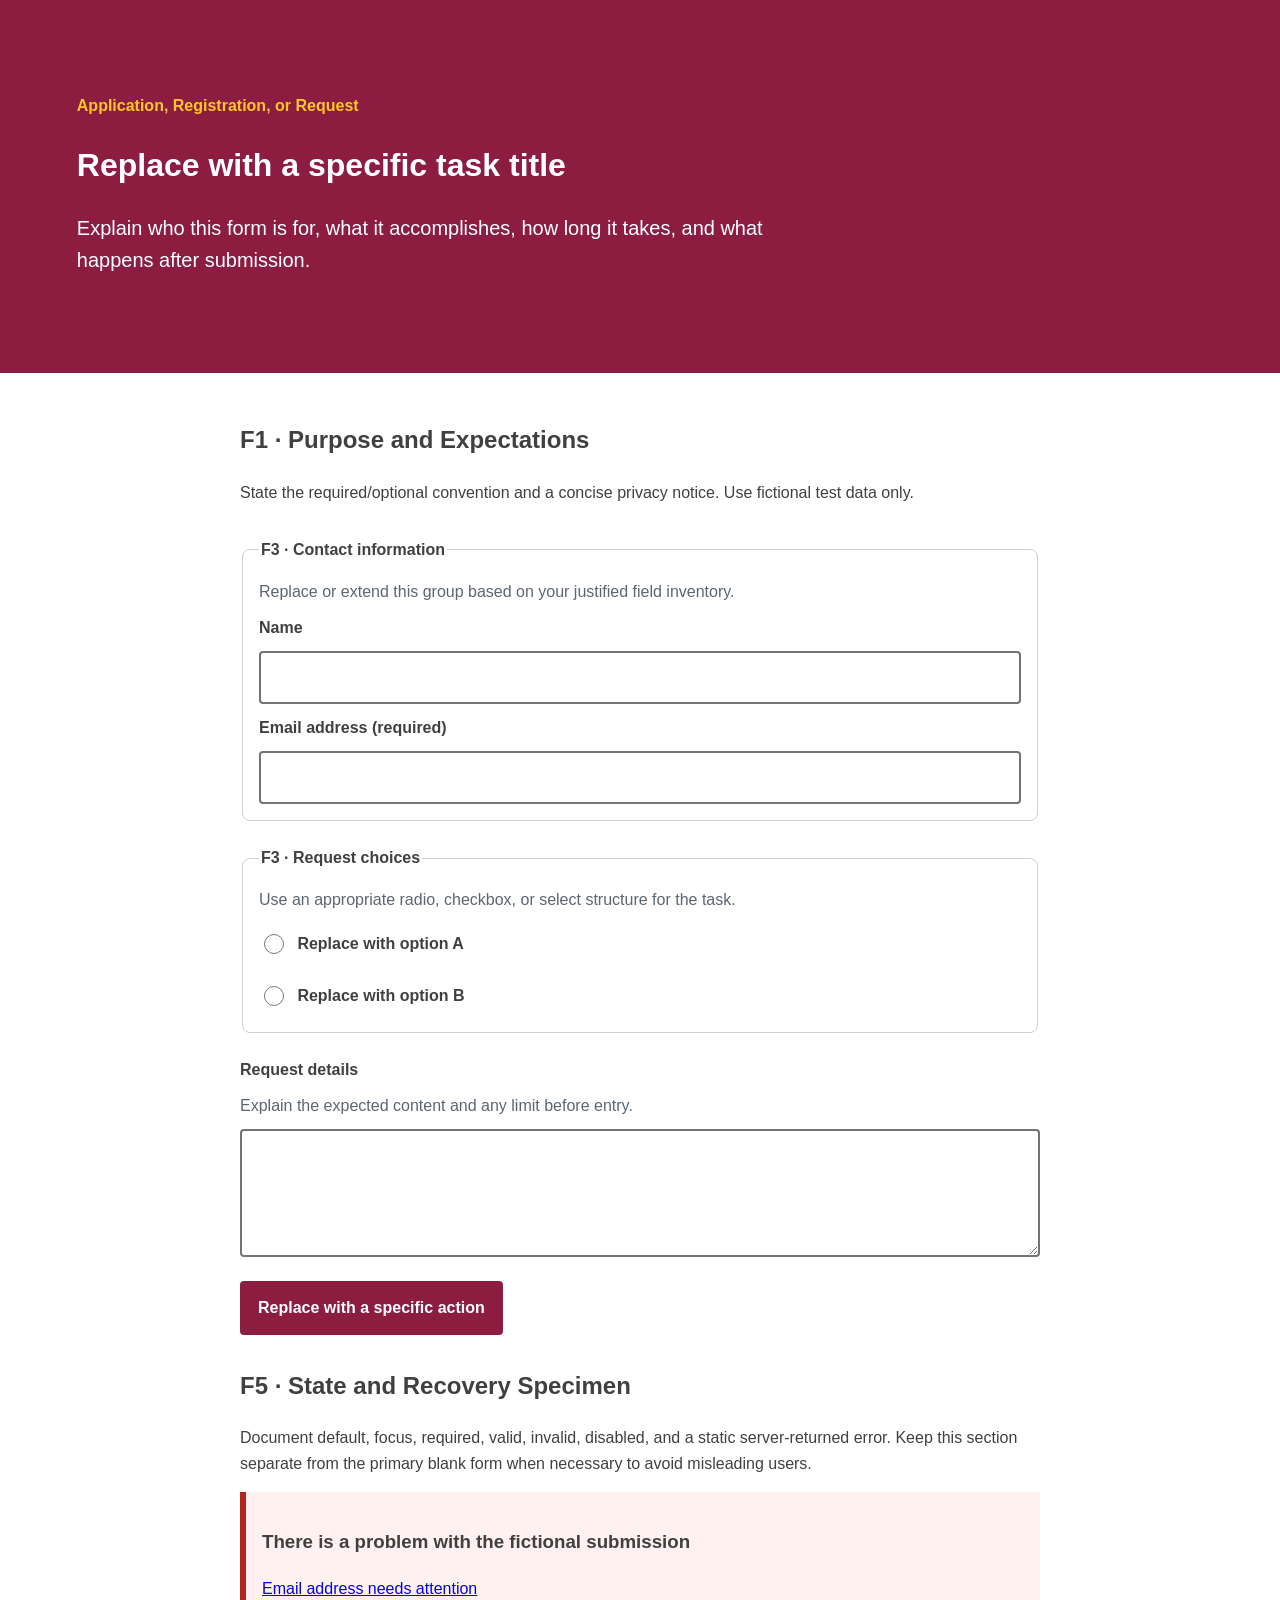
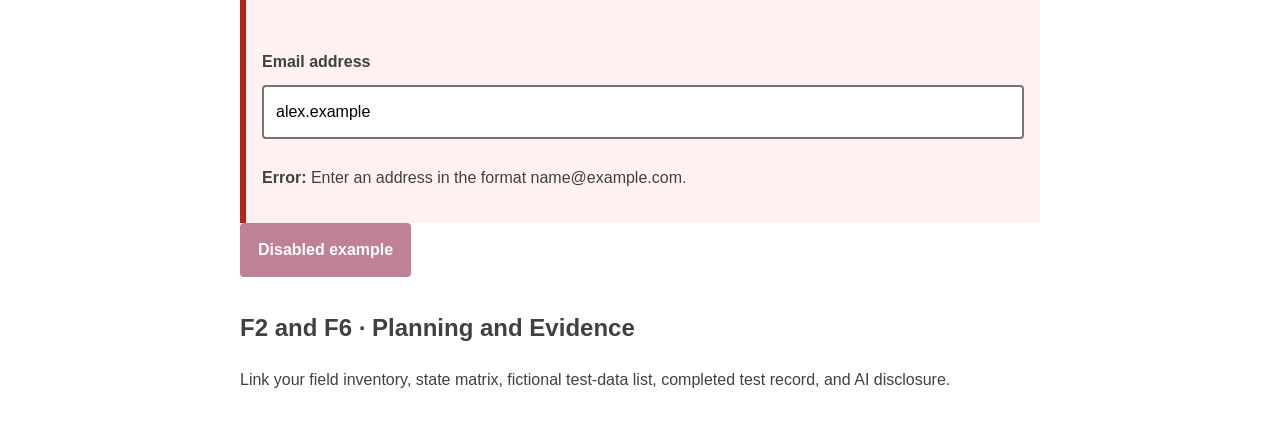
==== index.html @ 023b8445 "Uploaded Assignment Files." ====
<!doctype html>
<html lang="en">
    <head>
        <meta charset="utf-8">
        <meta name="viewport" content="width=device-width,initial-scale=1">
        <title>Inclusive Form Flow</title><link rel="stylesheet" href="styles.css">
    </head>
    <body>
        <header class="page-header">
            <p class="eyebrow">Application, Registration, or Request</p>
            <h1>Replace with a specific task title</h1>
            <p class="lede">Explain who this form is for, what it accomplishes, how long it takes, and what happens after submission.</p>
        </header>
        <main>
            <section id="expectations">
                <h2>F1 · Purpose and Expectations</h2>
                <p>State the required/optional convention and a concise privacy notice. Use fictional test data only.</p>
            </section>
            <form action="" method="get">
                <fieldset>
                    <legend>F3 · Contact information</legend>
                    <p class="help">Replace or extend this group based on your justified field inventory.</p>
                    <div class="field">
                        <label for="name">Name</label>
                        <input id="name" name="name" type="text" autocomplete="name">
                    </div>
                    <div class="field">
                        <label for="email">Email address (required)</label>
                        <input id="email" name="email" type="email" autocomplete="email" required>
                    </div>
                </fieldset>
                <fieldset>
                    <legend>F3 · Request choices</legend>
                    <p class="help">Use an appropriate radio, checkbox, or select structure for the task.</p>
                    <label class="choice">
                        <input type="radio" name="request_type" value="option-a"> Replace with option A</label>
                        <label class="choice"><input type="radio" name="request_type" value="option-b"> Replace with option B</label>
                    </fieldset>
                    <div class="field">
                        <label for="details">Request details</label>
                        <p class="help" id="details-help">Explain the expected content and any limit before entry.</p>
                        <textarea id="details" name="details" aria-describedby="details-help"></textarea>
                    </div>
                    <button type="submit">Replace with a specific action</button>
                </form>
                <section id="states">
                    <h2>F5 · State and Recovery Specimen</h2>
                    <p>Document default, focus, required, valid, invalid, disabled, and a static server-returned error. Keep this section separate from the primary blank form when necessary to avoid misleading users.</p>
                    <div class="error-summary">
                        <h3>There is a problem with the fictional submission</h3>
                        <p><a href="#error-example">Email address needs attention</a></p>
                    </div>
                    <div class="field field-error">
                        <label for="error-example">Email address</label>
                        <input id="error-example" type="email" value="alex.example" aria-invalid="true" aria-describedby="error-message">
                        <p id="error-message"><strong>Error:</strong> Enter an address in the format name@example.com.</p>
                    </div>
                    <button type="button" disabled>Disabled example</button>
                </section>
                <section id="documentation">
                    <h2>F2 and F6 · Planning and Evidence</h2>
                    <p>Link your field inventory, state matrix, fictional test-data list, completed test record, and AI disclosure.</p>
                </section>
            </main>
        </body>
        </html>
---- styles.css ----
:root{
    --color-text:#404040;
    --color-surface:#fff;
    --color-action:#8c1d40;
    --color-accent:#ffc627;
    --color-border:#747474;
    --color-error:#b3261e;
    --color-muted:#5c6670;
    --space-3:1rem;
    --radius:.5rem;
    --measure:68ch;
}
*,*::before,*::after{
    box-sizing:border-box;
}
body{
    margin:0;
    color:var(--color-text);
    background:var(--color-surface);
    font-family:Arial,sans-serif;
    line-height:1.6;
}
.page-header{
    padding:clamp(2rem,6vw,5rem);
    background:var(--color-action);
    color:#fff;
}
.eyebrow{
    color:var(--color-accent);
    font-weight:700;
}
.lede{
    max-width:var(--measure);
    font-size:1.25rem;
}
main{
    max-width:52rem;
    margin:auto;
    padding:var(--space-3);
}
section,form{
    margin-block:2rem;
}
form,fieldset,.field{
    display:grid;
    gap:.65rem;
}
form{
    gap:1.5rem;
}
fieldset{
    padding:1rem;
    border:1px solid #d0d0d0;
    border-radius:var(--radius);
}
legend,label{
    font-weight:700;
}
.help{
    margin:0;
    color:var(--color-muted);
}
input,select,textarea,button{
    font:inherit;
}
input:not([type="radio"]):not([type="checkbox"]),select,textarea{
    width:100%;
    padding:.75rem;
    border:2px solid var(--color-border);
    border-radius:.25rem;
}
textarea{
    min-height:8rem;
    resize:vertical;
}
.choice{
    display:flex;
    gap:.65rem;
    align-items:flex-start;
    padding:.5rem 0;
}
.choice input{
    inline-size:1.25rem;
    block-size:1.25rem;
}
button{
    justify-self:start;
    min-height:44px;
    padding:.75rem 1rem;
    background:var(--color-action);
    color:#fff;
    border:2px solid var(--color-action);
    border-radius:.25rem;
    font-weight:700;
}
:focus-visible{
    outline:.2rem solid var(--color-accent);
    outline-offset:.2rem;
}
.error-summary,.field-error{
    padding:1rem;
    border-left:.4rem solid var(--color-error);
    background:#fff1f0;
}
.field-error input{
    border-color:var(--color-error);
}
button:disabled{
    opacity:.55;
    cursor:not-allowed;
}
@media (min-width:48rem){
    .paired-fields{
        display:grid;
        grid-template-columns:1fr 1fr;
        gap:1rem;
    }
}
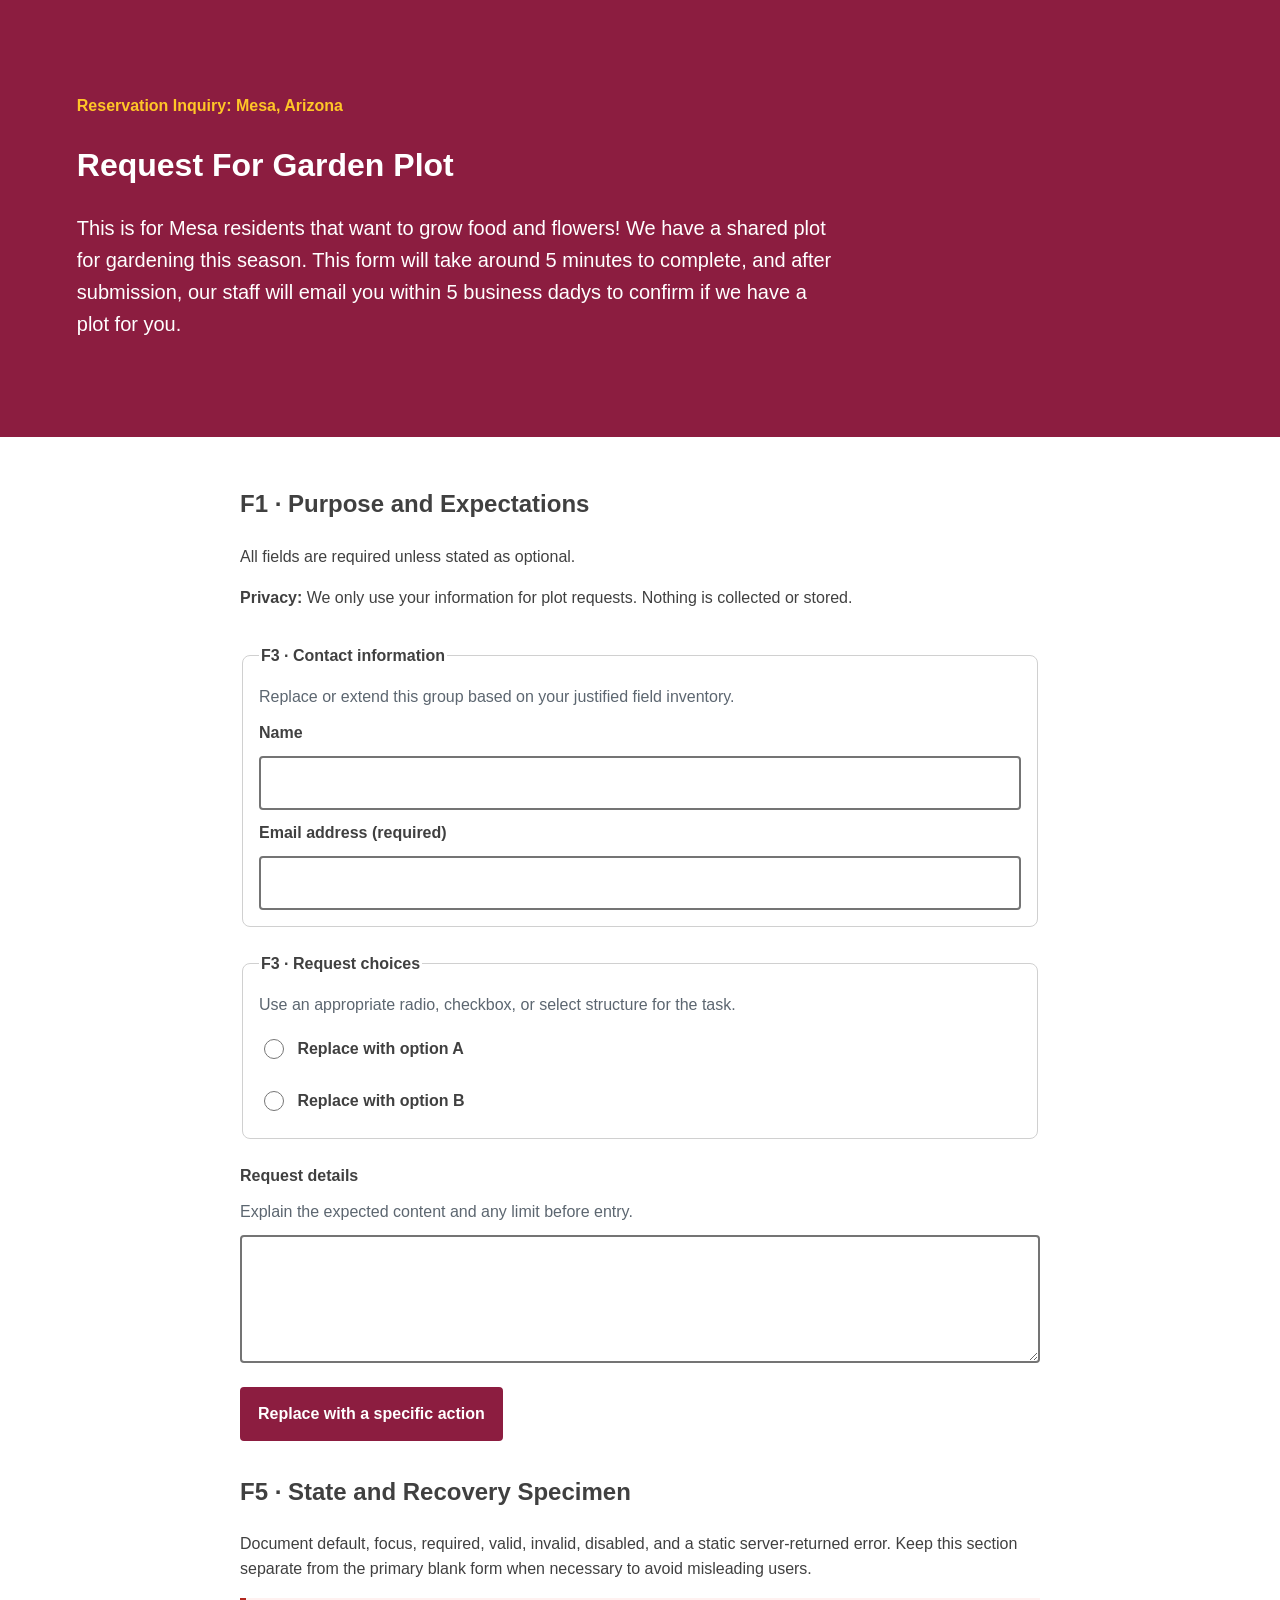
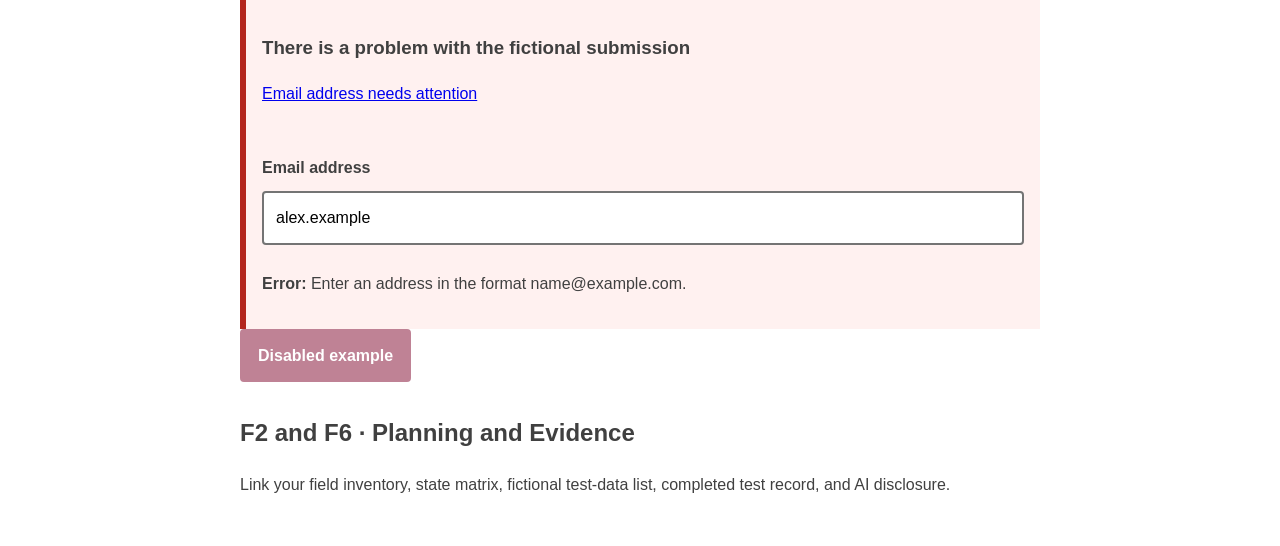
==== commit 5cc39f7d: "Completed field inventory and filled in pribacy notice and field inventory I chose the task of a fic" ====
--- a/index.html
+++ b/index.html
@@ -3,18 +3,19 @@
     <head>
         <meta charset="utf-8">
         <meta name="viewport" content="width=device-width,initial-scale=1">
-        <title>Inclusive Form Flow</title><link rel="stylesheet" href="styles.css">
+        <title>Mesa Community Garden Plot Request</title><link rel="stylesheet" href="styles.css">
     </head>
     <body>
         <header class="page-header">
-            <p class="eyebrow">Application, Registration, or Request</p>
-            <h1>Replace with a specific task title</h1>
-            <p class="lede">Explain who this form is for, what it accomplishes, how long it takes, and what happens after submission.</p>
+            <p class="eyebrow">Reservation Inquiry: Mesa, Arizona</p>
+            <h1>Request For Garden Plot</h1>
+            <p class="lede">This is for Mesa residents that want to grow food and flowers! We have a shared plot for gardening this season. This form will take around 5 minutes to complete, and after submission, our staff will email you within 5 business dadys to confirm if we have a plot for you.</p>
         </header>
         <main>
             <section id="expectations">
                 <h2>F1 · Purpose and Expectations</h2>
-                <p>State the required/optional convention and a concise privacy notice. Use fictional test data only.</p>
+                <p>All fields are required unless stated as optional.</p>
+                <p><strong>Privacy:</strong> We only use your information for plot requests. Nothing is collected or stored.</p>
             </section>
             <form action="" method="get">
                 <fieldset>
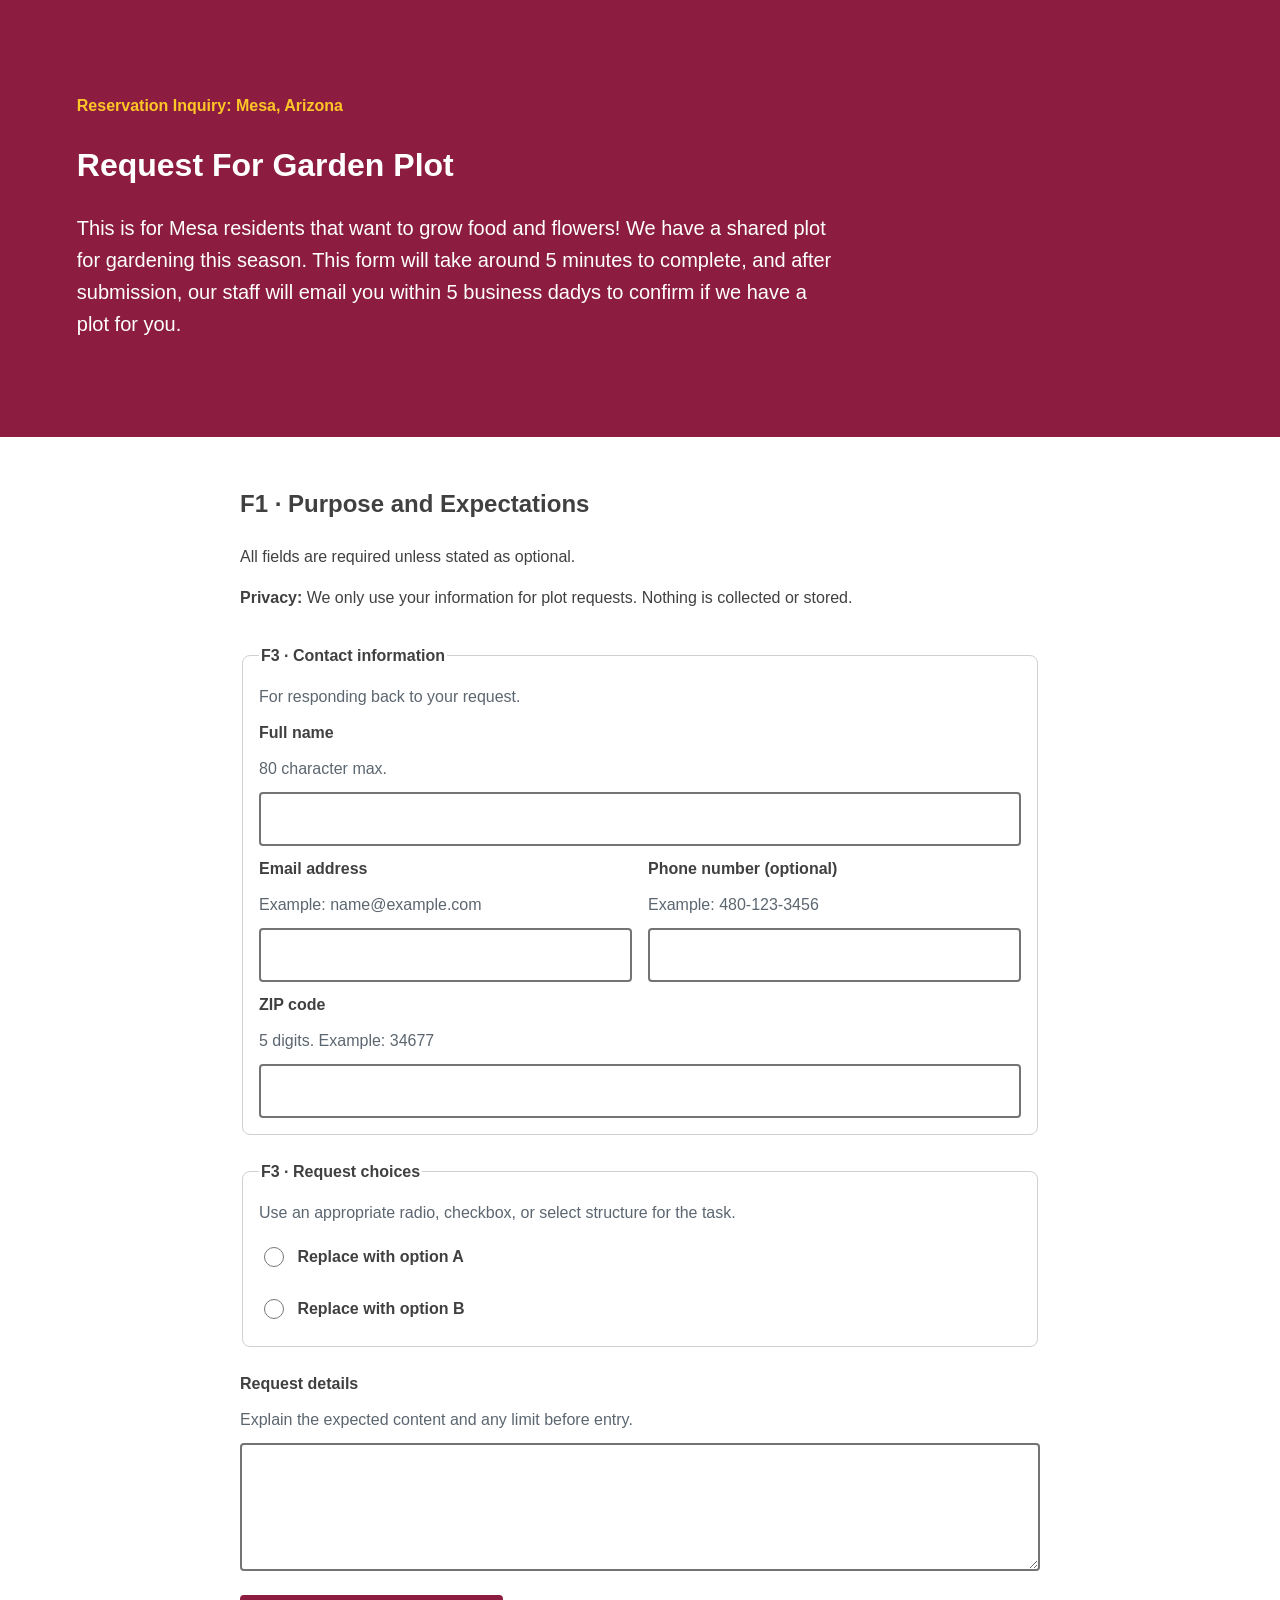
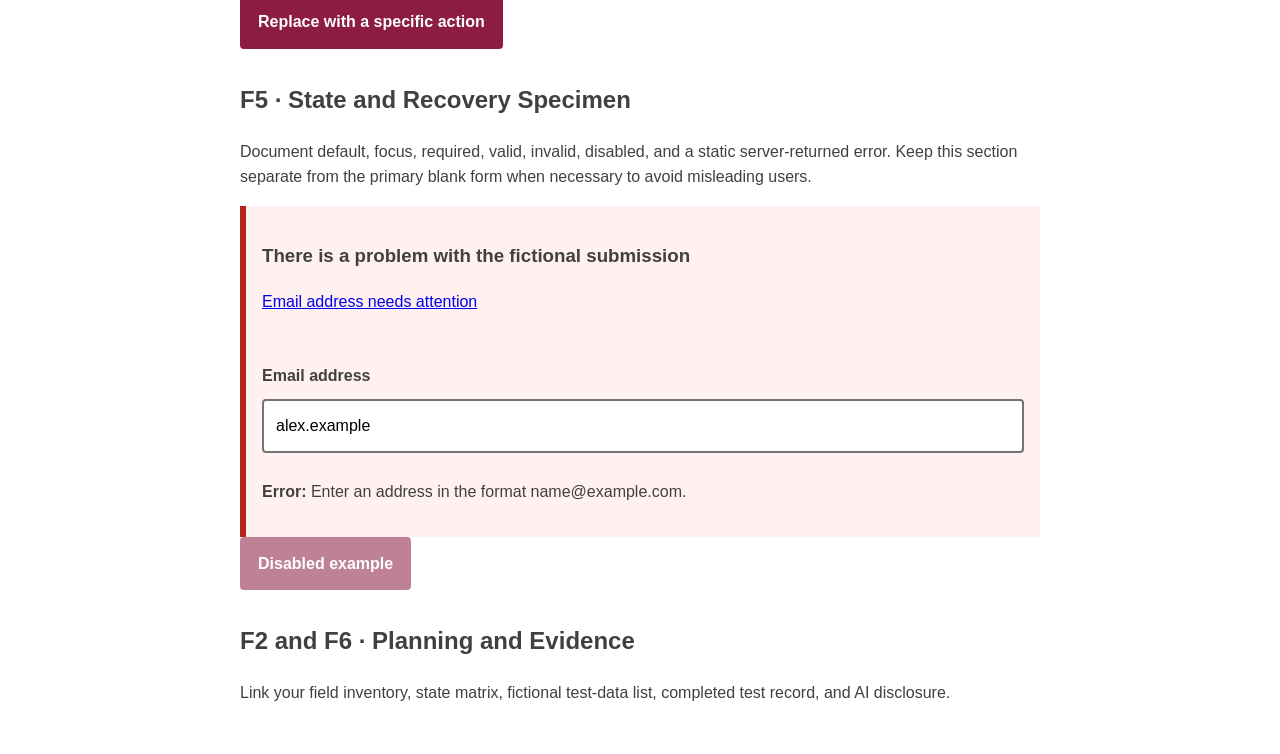
==== commit 8c1b0c72: "built contact information fieldset I implemented the contact group that I listed in the field invent" ====
--- a/index.html
+++ b/index.html
@@ -17,17 +17,31 @@
                 <p>All fields are required unless stated as optional.</p>
                 <p><strong>Privacy:</strong> We only use your information for plot requests. Nothing is collected or stored.</p>
             </section>
-            <form action="" method="get">
+            <form method="get">
                 <fieldset>
                     <legend>F3 · Contact information</legend>
-                    <p class="help">Replace or extend this group based on your justified field inventory.</p>
+                    <p class="help">For responding back to your request.</p>
                     <div class="field">
-                        <label for="name">Name</label>
-                        <input id="name" name="name" type="text" autocomplete="name">
+                        <label for="name">Full name</label>
+                        <p class="help" id="name-help">80 character max.</p>
+                        <input id="name" name="name" type="text" autocomplete="name" required maxlength="80">
+                    </div>
+                    <div class="paired-fields">
+                        <div class="field">
+                            <label for="email">Email address</label>
+                            <p class="help" id="email-help">Example: name@example.com</p>
+                            <input id="email" name="email" type="email" autocomplete="email" required>
+                        </div>
+                        <div class="field">
+                            <label for="phone">Phone number (optional)</label>
+                            <p class="help" id="phone-help">Example: 480-123-3456</p>
+                            <input id="phone" name="phone" type="tel" autocomplete="tel">
+                        </div>
                     </div>
                     <div class="field">
-                        <label for="email">Email address (required)</label>
-                        <input id="email" name="email" type="email" autocomplete="email" required>
+                        <label for="zip">ZIP code</label>
+                        <p class="help" id="zip-help">5 digits. Example: 34677</p>
+                        <input id="zip" name="zip" type="text" inputmode="numeric" autocomplete="postal-code" required pattern="[0-9]{5}">
                     </div>
                 </fieldset>
                 <fieldset>
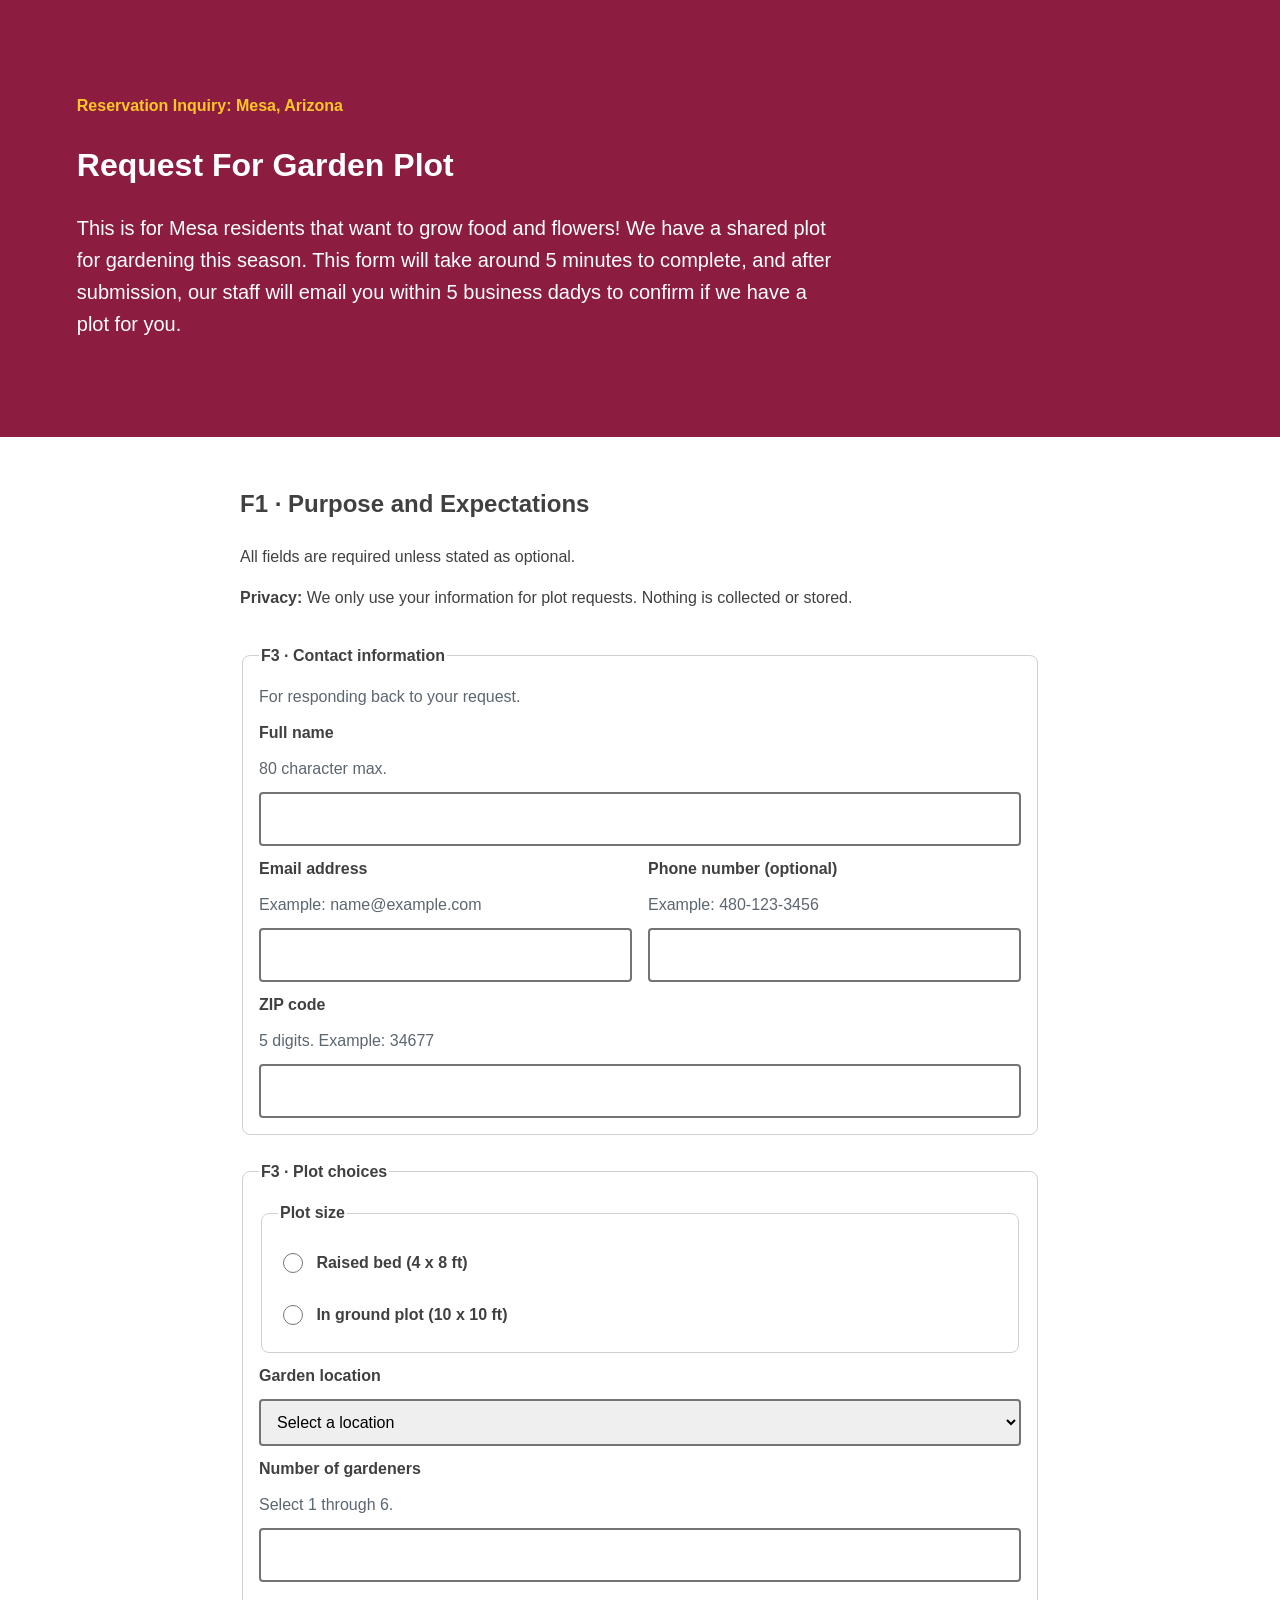
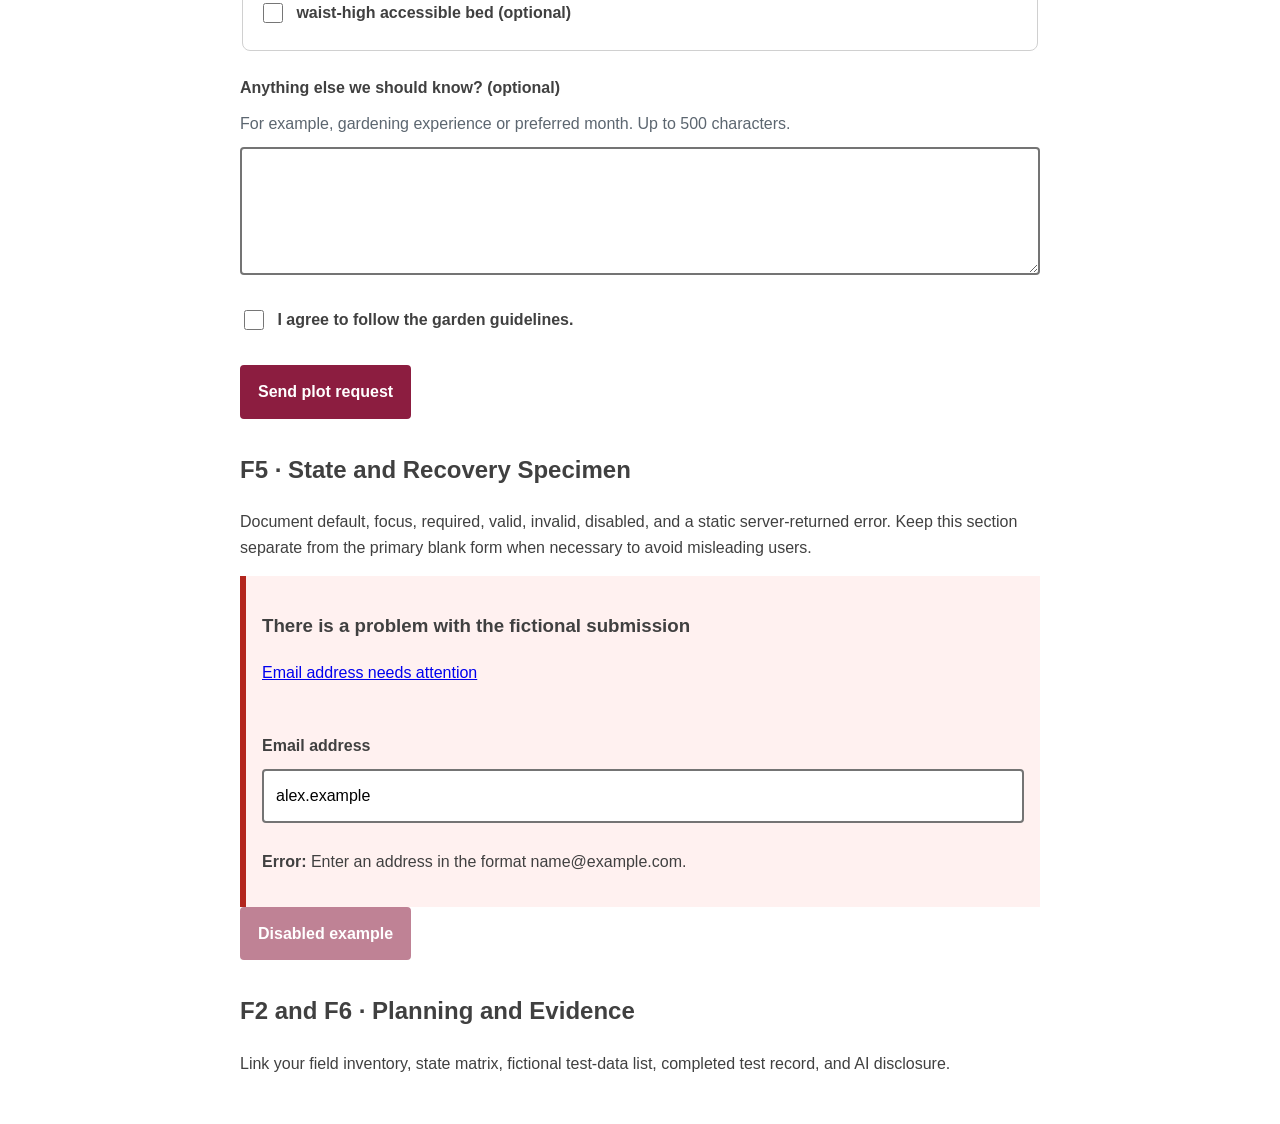
==== commit f29eb7d7: "Added plot choices with optional details and guidelines Replaced the placeholder request choices and" ====
--- a/index.html
+++ b/index.html
@@ -45,18 +45,35 @@
                     </div>
                 </fieldset>
                 <fieldset>
-                    <legend>F3 · Request choices</legend>
-                    <p class="help">Use an appropriate radio, checkbox, or select structure for the task.</p>
-                    <label class="choice">
-                        <input type="radio" name="request_type" value="option-a"> Replace with option A</label>
-                        <label class="choice"><input type="radio" name="request_type" value="option-b"> Replace with option B</label>
+                    <legend>F3 · Plot choices</legend>
+                    <fieldset>
+                        <legend>Plot size</legend>
+                        <label class="choice"><input type="radio" name="plot_size" value="small" required> Raised bed (4 x 8 ft)</label>
+                        <label class="choice"><input type="radio" name="plot_size" value="standard"> In ground plot (10 x 10 ft)</label>
+                    </fieldset>
+                        <div class="field">
+                            <label for="location">Garden location</label>
+                            <select id="location" name="location" required>
+                                <option value="">Select a location</option>
+                                <option value="west-mesa">West Mesa garden</option>
+                                <option value="downtown-mesa">Downtown Mesa garden</option>
+                                <option value="east-mesa">East Mesa garden</option>
+                            </select>
+                        </div>
+                        <div class="field">
+                            <label for="gardeners">Number of gardeners</label>
+                            <p class="help" id="gardeners-help">Select 1 through 6.</p>
+                            <input id="gardeners" name="gardeners" type="number" min="1" max="6" step="1" required>
+                        </div>
+                        <label class="choice"><input type="checkbox" name="accessible_bed" value="yes">waist-high accessible bed (optional)</label>
                     </fieldset>
                     <div class="field">
-                        <label for="details">Request details</label>
-                        <p class="help" id="details-help">Explain the expected content and any limit before entry.</p>
-                        <textarea id="details" name="details" aria-describedby="details-help"></textarea>
+                        <label for="details">Anything else we should know? (optional)</label>
+                        <p class="help" id="details-help">For example, gardening experience or preferred month. Up to 500 characters.</p>
+                        <textarea id="details" name="details" maxlength="500" aria-describedby="details-help"></textarea>
                     </div>
-                    <button type="submit">Replace with a specific action</button>
+                    <label class="choice"><input type="checkbox" name="guidelines" value="agreed" required> I agree to follow the garden guidelines.</label>
+                    <button type="submit">Send plot request</button>
                 </form>
                 <section id="states">
                     <h2>F5 · State and Recovery Specimen</h2>
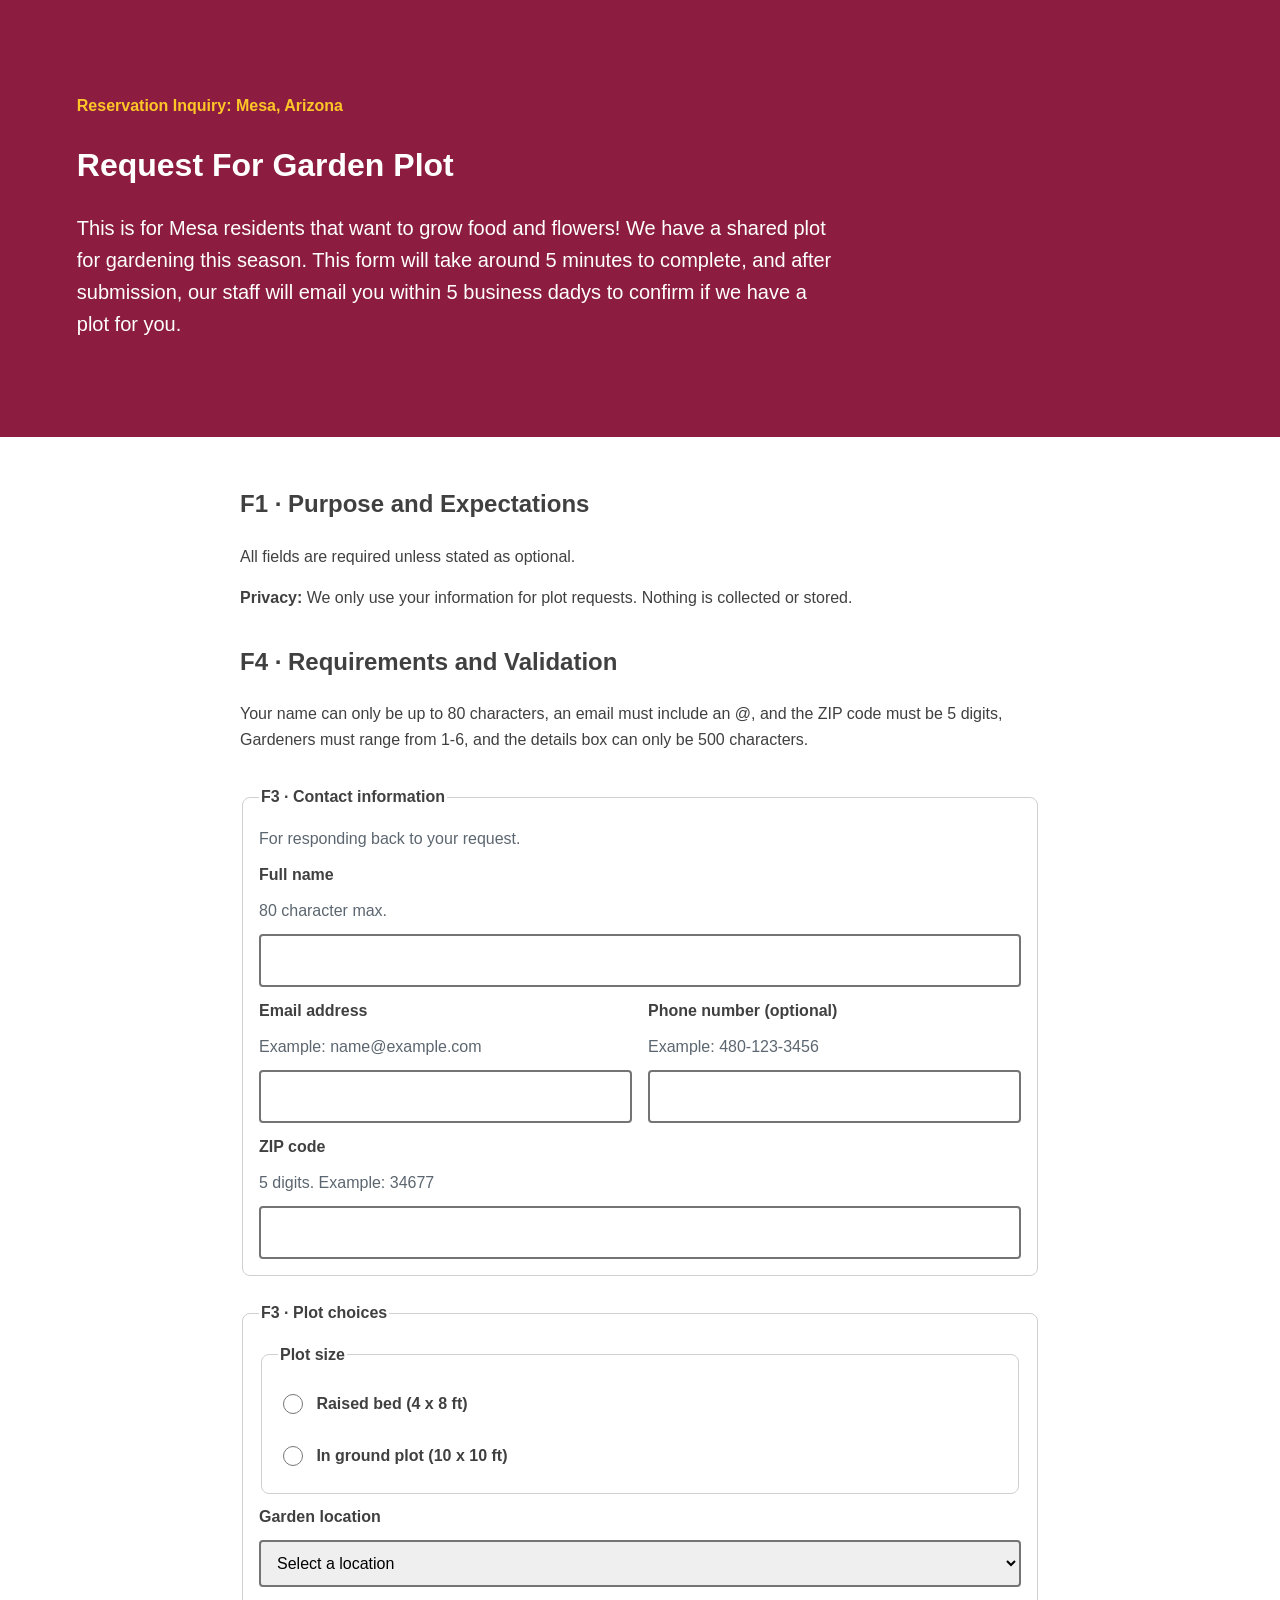
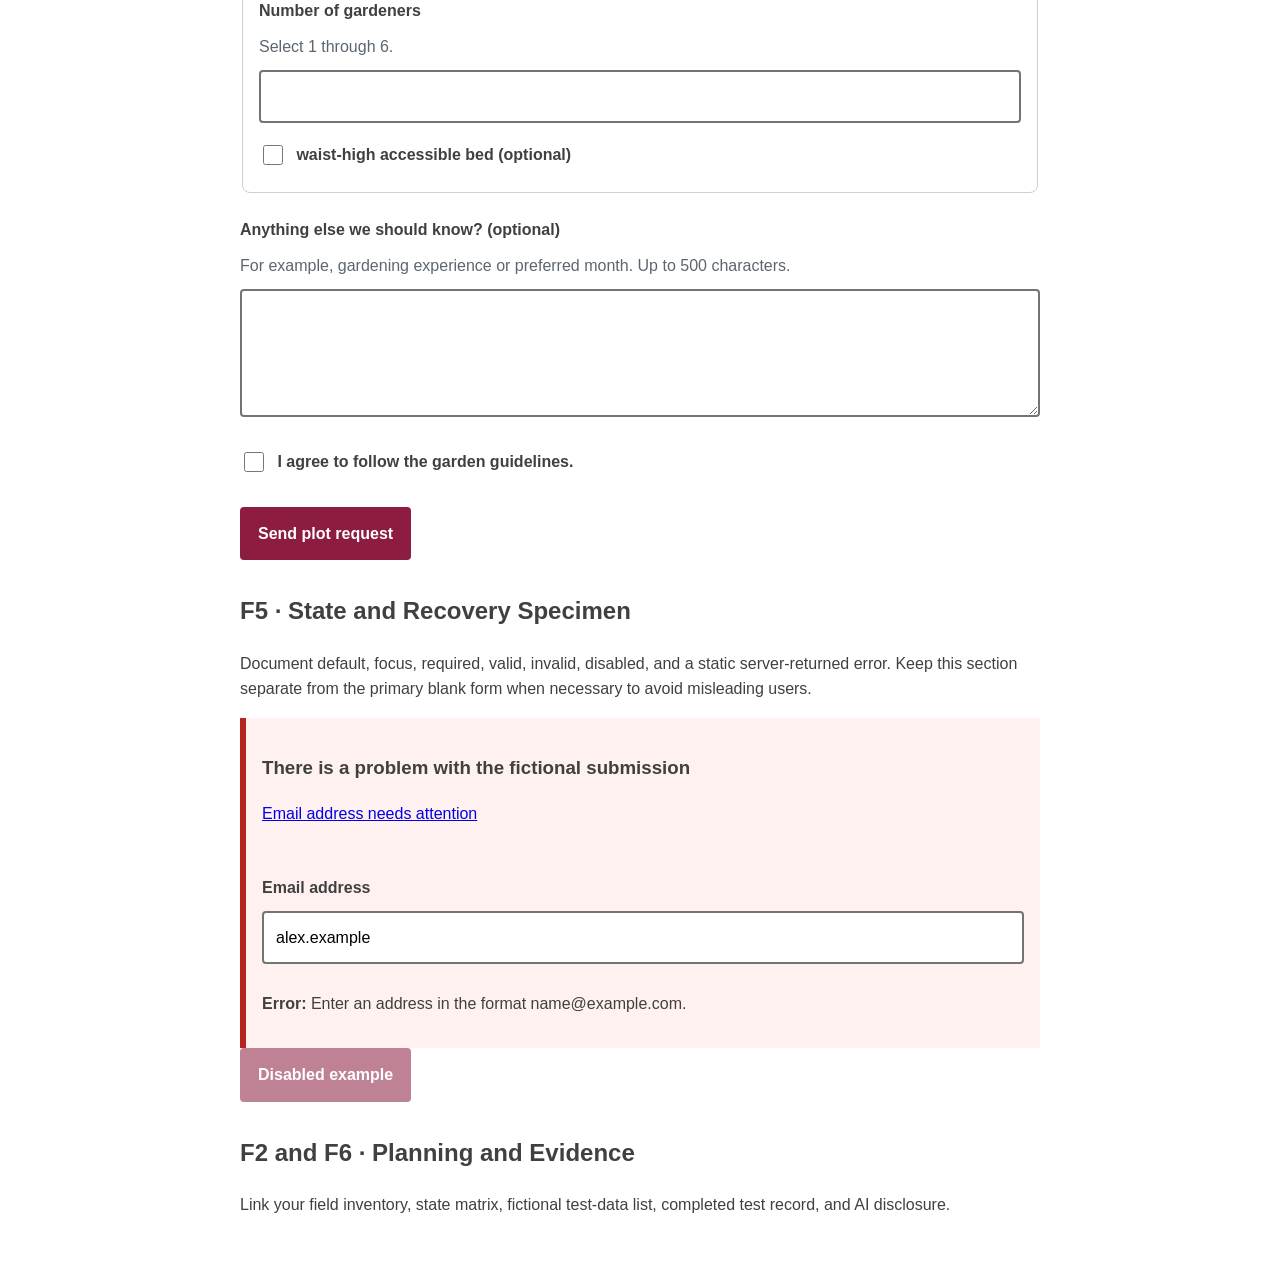
==== commit 1ce7623b: "Linked help text and the aria describedby I added the help text for the name, email, phone, zip and " ====
--- a/index.html
+++ b/index.html
@@ -17,6 +17,10 @@
                 <p>All fields are required unless stated as optional.</p>
                 <p><strong>Privacy:</strong> We only use your information for plot requests. Nothing is collected or stored.</p>
             </section>
+            <section id="requirements">
+                <h2>F4 · Requirements and Validation</h2>
+                <p>Your name can only be up to 80 characters, an email must include an @, and the ZIP code must be 5 digits, Gardeners must range from 1-6, and the details box can only be 500 characters.</p>
+            </section>
             <form method="get">
                 <fieldset>
                     <legend>F3 · Contact information</legend>
@@ -24,24 +28,24 @@
                     <div class="field">
                         <label for="name">Full name</label>
                         <p class="help" id="name-help">80 character max.</p>
-                        <input id="name" name="name" type="text" autocomplete="name" required maxlength="80">
+                        <input id="name" name="name" type="text" autocomplete="name" required maxlength="80" aria-describedby="name-help">
                     </div>
                     <div class="paired-fields">
                         <div class="field">
                             <label for="email">Email address</label>
                             <p class="help" id="email-help">Example: name@example.com</p>
-                            <input id="email" name="email" type="email" autocomplete="email" required>
+                            <input id="email" name="email" type="email" autocomplete="email" required aria-describedby="email-help">
                         </div>
                         <div class="field">
                             <label for="phone">Phone number (optional)</label>
                             <p class="help" id="phone-help">Example: 480-123-3456</p>
-                            <input id="phone" name="phone" type="tel" autocomplete="tel">
+                            <input id="phone" name="phone" type="tel" autocomplete="tel" aria-describedby="phone-help">
                         </div>
                     </div>
                     <div class="field">
                         <label for="zip">ZIP code</label>
                         <p class="help" id="zip-help">5 digits. Example: 34677</p>
-                        <input id="zip" name="zip" type="text" inputmode="numeric" autocomplete="postal-code" required pattern="[0-9]{5}">
+                        <input id="zip" name="zip" type="text" inputmode="numeric" autocomplete="postal-code" required pattern="[0-9]{5}" aria-describedby="zip-help">
                     </div>
                 </fieldset>
                 <fieldset>
@@ -63,7 +67,7 @@
                         <div class="field">
                             <label for="gardeners">Number of gardeners</label>
                             <p class="help" id="gardeners-help">Select 1 through 6.</p>
-                            <input id="gardeners" name="gardeners" type="number" min="1" max="6" step="1" required>
+                            <input id="gardeners" name="gardeners" type="number" min="1" max="6" step="1" required aria-describedby="gardeners-help">
                         </div>
                         <label class="choice"><input type="checkbox" name="accessible_bed" value="yes">waist-high accessible bed (optional)</label>
                     </fieldset>
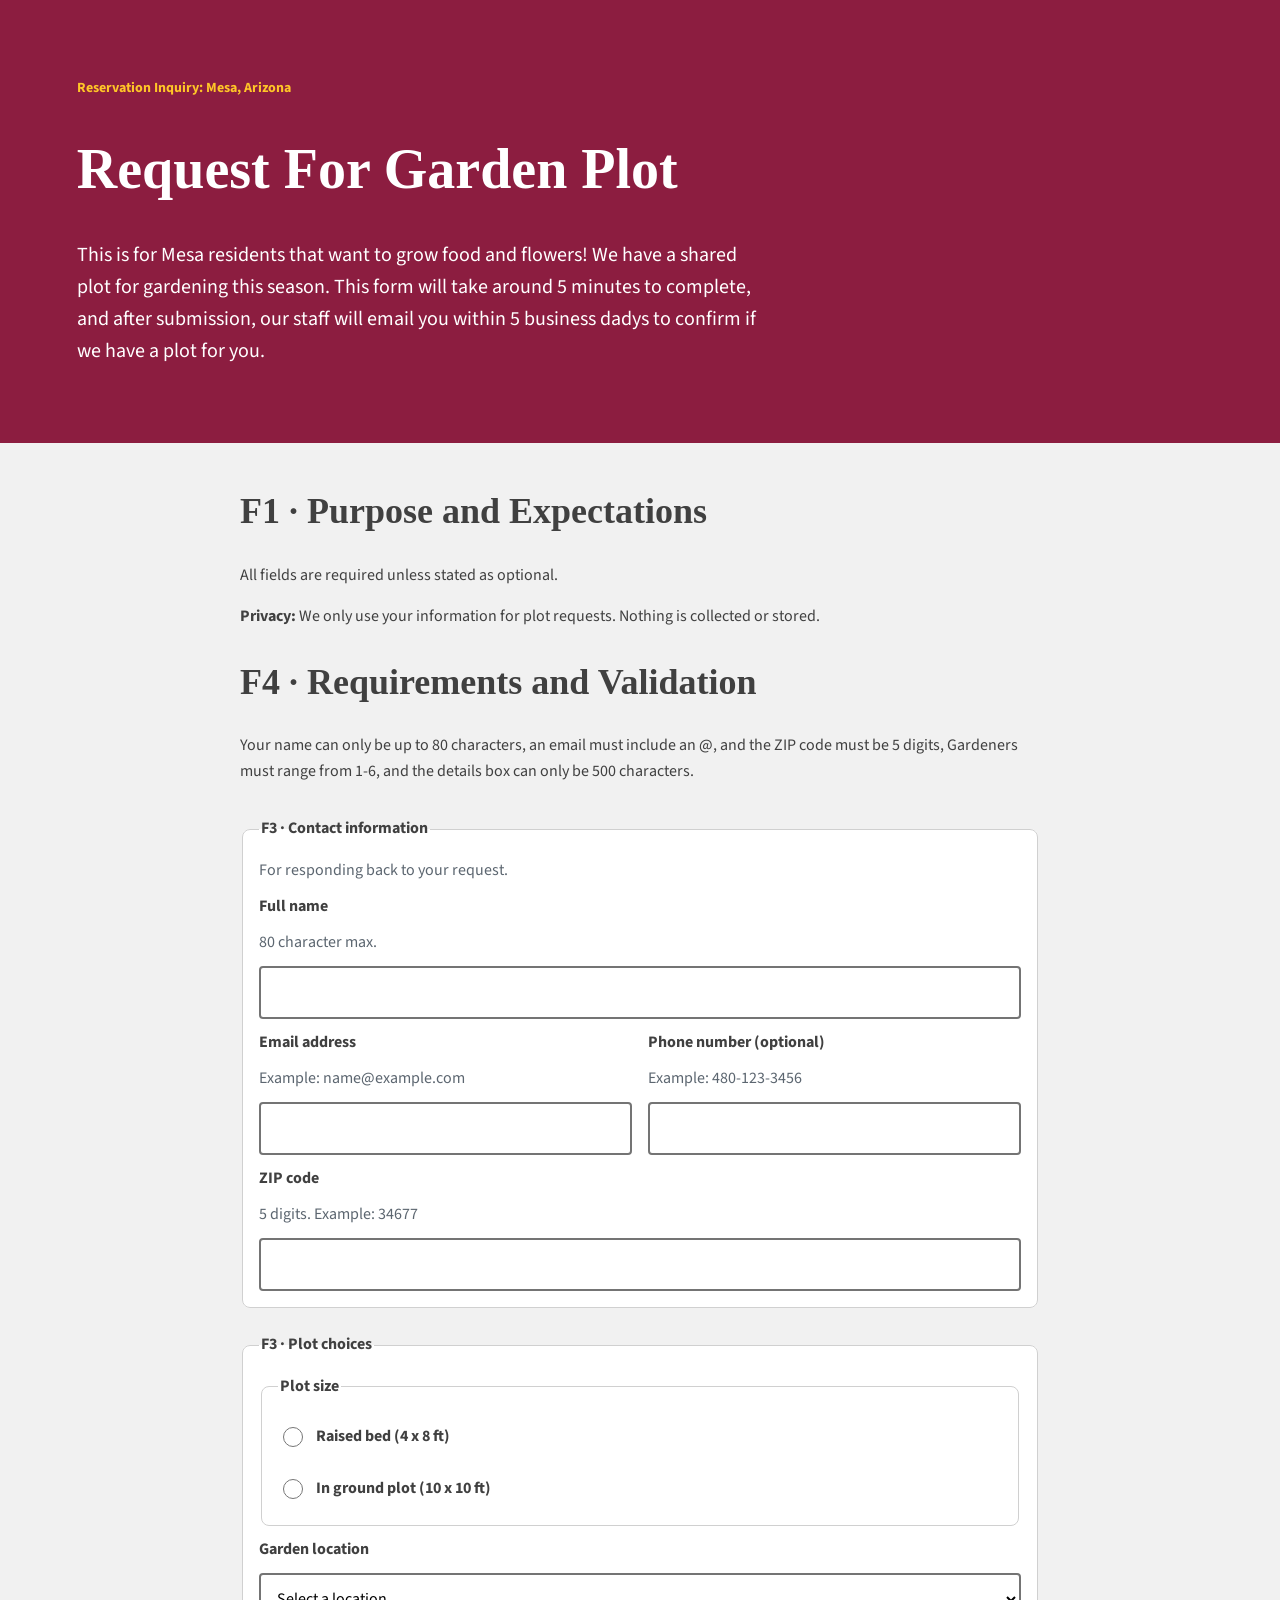
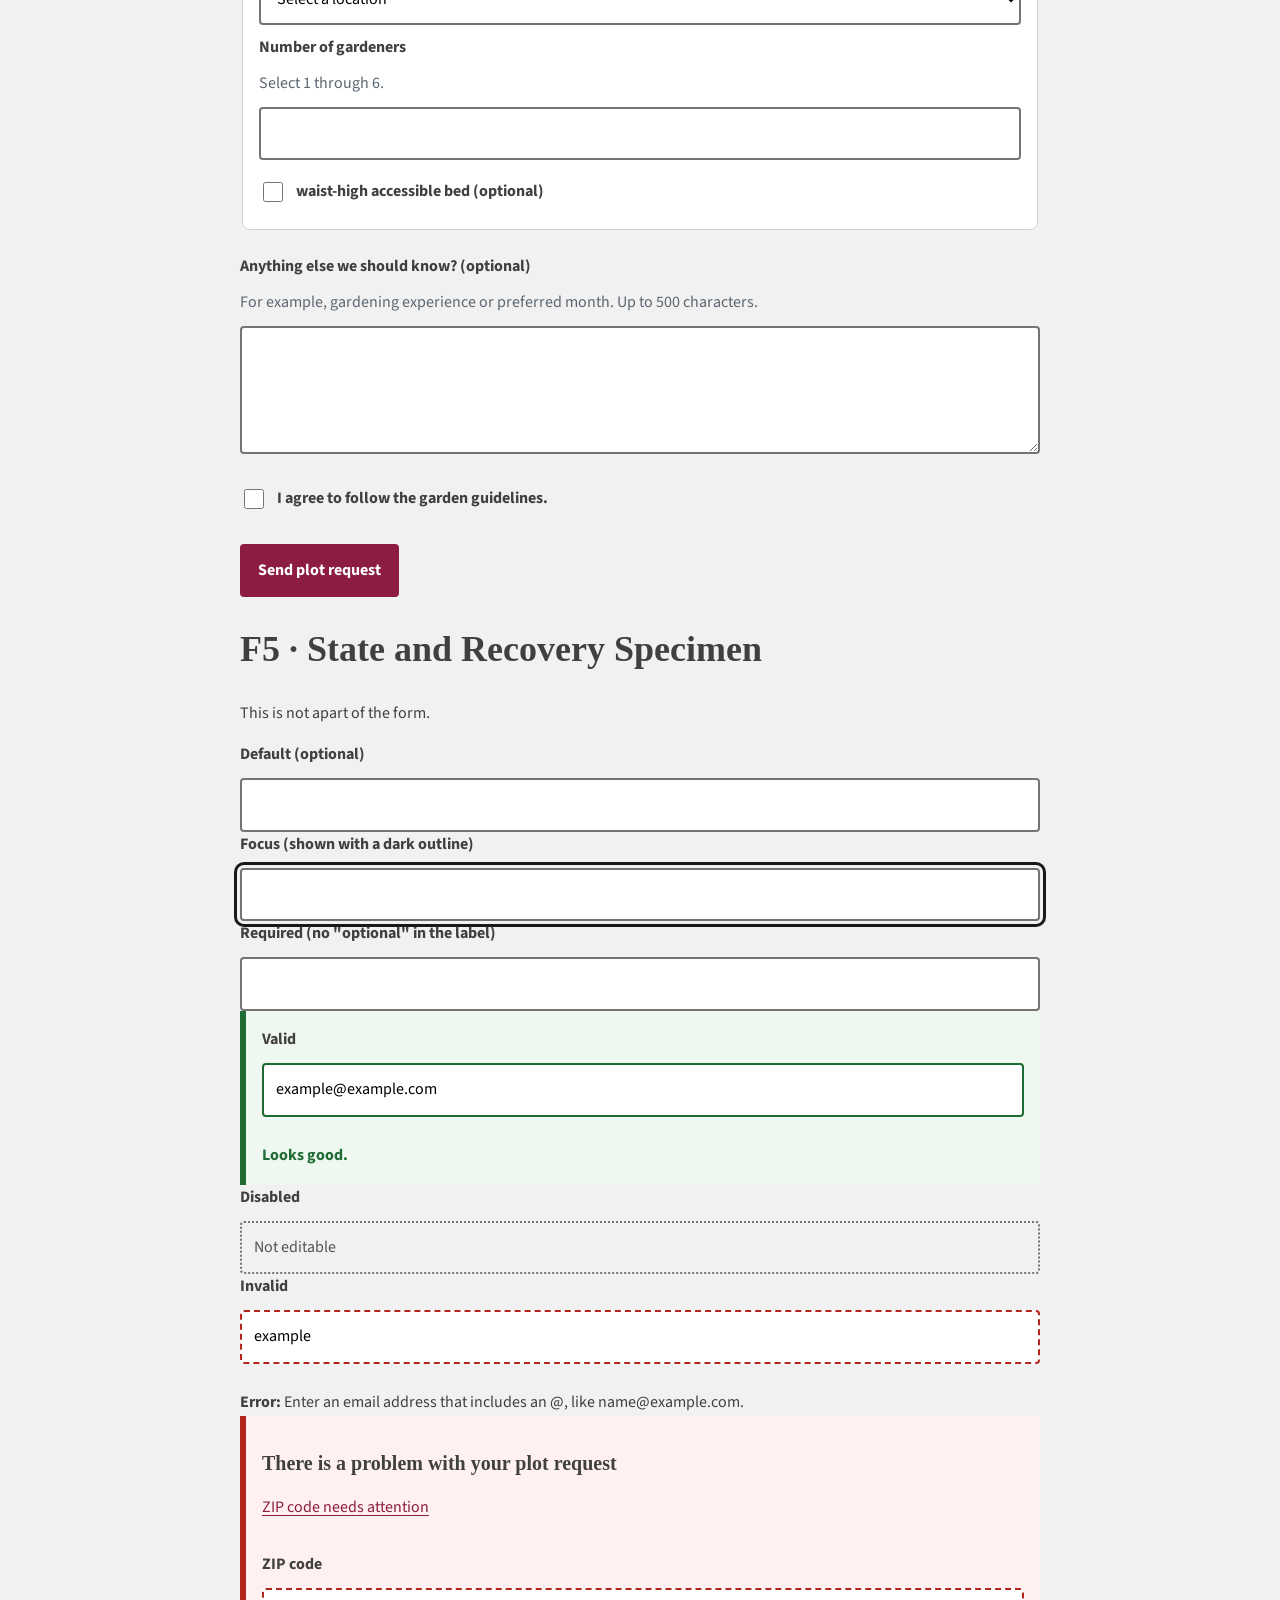
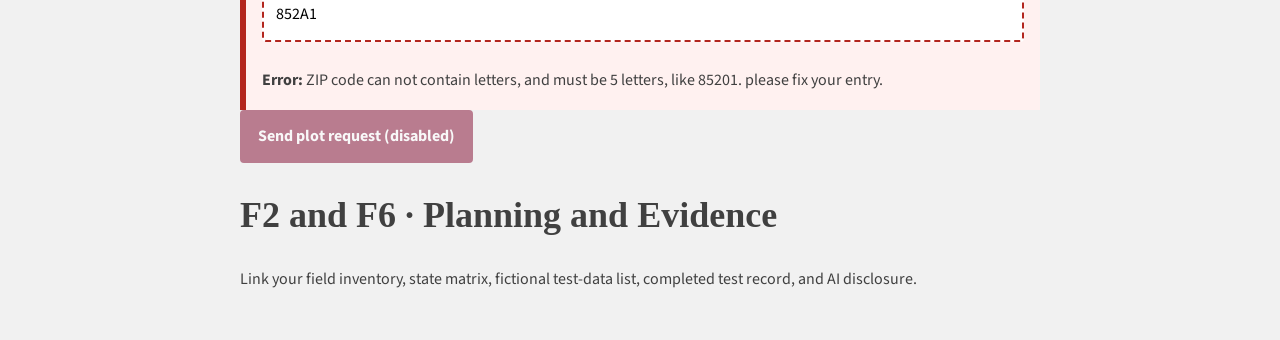
==== commit 678a8b5b: "Documented every field state and styled each I expanded the state and recovery specimen and kept sep" ====
--- a/index.html
+++ b/index.html
@@ -81,17 +81,43 @@
                 </form>
                 <section id="states">
                     <h2>F5 · State and Recovery Specimen</h2>
-                    <p>Document default, focus, required, valid, invalid, disabled, and a static server-returned error. Keep this section separate from the primary blank form when necessary to avoid misleading users.</p>
+                    <p>This is not apart of the form.</p>
+                    <div class="field">
+                        <label for="state-default">Default (optional)</label>
+                        <input id="state-default" type="text">
+                    </div>
+                    <div class="field state-focus">
+                        <label for="state-focus">Focus (shown with a dark outline)</label>
+                        <input id="state-focus" type="text">
+                    </div>
+                    <div class="field">
+                        <label for="state-required">Required (no "optional" in the label)</label>
+                        <input id="state-required" type="text" required>
+                    </div>
+                    <div class="field field-valid">
+                        <label for="state-valid">Valid</label>
+                        <input id="state-valid" type="email" value="example@example.com" aria-describedby="state-valid-message">
+                        <p id="state-valid-message"><strong>Looks good.</strong></p>
+                    </div>
+                    <div class="field">
+                        <label for="state-disabled">Disabled</label>
+                        <input id="state-disabled" type="text" value="Not editable" disabled>
+                    </div>
+                    <div class="field">
+                        <label for="state-invalid">Invalid</label>
+                        <input id="state-invalid" type="email" value="example" aria-invalid="true" aria-describedby="state-invalid-message">
+                        <p id="state-invalid-message"><strong>Error:</strong> Enter an email address that includes an @, like name@example.com.</p>
+                    </div>
                     <div class="error-summary">
-                        <h3>There is a problem with the fictional submission</h3>
-                        <p><a href="#error-example">Email address needs attention</a></p>
+                        <h3>There is a problem with your plot request</h3>
+                        <p><a href="#error-example">ZIP code needs attention</a></p>
                     </div>
                     <div class="field field-error">
-                        <label for="error-example">Email address</label>
-                        <input id="error-example" type="email" value="alex.example" aria-invalid="true" aria-describedby="error-message">
-                        <p id="error-message"><strong>Error:</strong> Enter an address in the format name@example.com.</p>
+                        <label for="error-example">ZIP code</label>
+                        <input id="error-example" type="text" value="852A1" aria-invalid="true" aria-describedby="error-message">
+                        <p id="error-message"><strong>Error:</strong> ZIP code can not contain letters, and must be 5 letters, like 85201. please fix your entry.</p>
                     </div>
-                    <button type="button" disabled>Disabled example</button>
+                    <button type="button" disabled>Send plot request (disabled)</button>
                 </section>
                 <section id="documentation">
                     <h2>F2 and F6 · Planning and Evidence</h2>
--- a/styles.css
+++ b/styles.css
@@ -1,24 +1,76 @@
+/* Module 1 font */
+@font-face{
+    font-family:"Source Sans 3";
+    src:url("fonts/source-sans-3-latin-wght-normal.woff2") format("woff2");
+    font-weight:200 900;
+    font-style:normal;
+    font-display:swap;
+}
+/* Module 1 tokens */
 :root{
-    --color-text:#404040;
-    --color-surface:#fff;
-    --color-action:#8c1d40;
-    --color-accent:#ffc627;
-    --color-border:#747474;
+    --maroon:#8c1d40;
+    --gold:#ffc627;
+    --white:#fff;
+    --gray-100:#f1f1f1;
+    --gray-300:#d0d0d0;
+    --gray-500:#747474;
+    --gray-700:#404040;
+    --gray-900:#191919;
+    --font-body:"Source Sans 3",Arial,Helvetica,sans-serif;
+    --font-display:Georgia,"Times New Roman",serif;
+    --step--1:.875rem;
+    --step-0:1rem;
+    --step-1:1.25rem;
+    --step-2:clamp(1.5rem,1.2rem + 1.5vw,2.25rem);
+    --step-3:clamp(2rem,1.5rem + 2.5vw,3.5rem);
+    --color-text:var(--gray-700);
+    --color-canvas:var(--gray-100);
+    --color-surface:var(--white);
+    --color-action:var(--maroon);
+    --color-accent:var(--gold);
+    --color-border:var(--gray-500);
+    --color-focus:var(--gray-900);
     --color-error:#b3261e;
+    --color-valid:#1e6b34;
     --color-muted:#5c6670;
     --space-3:1rem;
     --radius:.5rem;
     --measure:68ch;
 }
+/* Module 1 selective reset */
 *,*::before,*::after{
     box-sizing:border-box;
+}
+:where(h1,h2,p,ul):where(:first-child){
+    margin-block-start:0;
+}
+:where(h1,h2,p,ul):where(:last-child){
+    margin-block-end:0;
 }
 body{
     margin:0;
     color:var(--color-text);
-    background:var(--color-surface);
-    font-family:Arial,sans-serif;
+    background:var(--color-canvas);
+    font-family:var(--font-body);
+    font-size:var(--step-0);
     line-height:1.6;
+}
+h1,h2,h3{
+    font-family:var(--font-display);
+    line-height:1.15;
+}
+h1{
+    font-size:var(--step-3);
+}
+h2{
+    font-size:var(--step-2);
+}
+h3{
+    font-size:var(--step-1);
+}
+a{
+    color:var(--color-action);
+    text-underline-offset:.2em;
 }
 .page-header{
     padding:clamp(2rem,6vw,5rem);
@@ -27,11 +79,12 @@
 }
 .eyebrow{
     color:var(--color-accent);
+    font-size:var(--step--1);
     font-weight:700;
 }
 .lede{
     max-width:var(--measure);
-    font-size:1.25rem;
+    font-size:var(--step-1);
 }
 main{
     max-width:52rem;
@@ -41,7 +94,7 @@
 section,form{
     margin-block:2rem;
 }
-form,fieldset,.field{
+form,fieldset,.field,.paired-fields{
     display:grid;
     gap:.65rem;
 }
@@ -50,8 +103,9 @@
 }
 fieldset{
     padding:1rem;
-    border:1px solid #d0d0d0;
+    border:1px solid var(--gray-300);
     border-radius:var(--radius);
+    background:var(--color-surface);
 }
 legend,label{
     font-weight:700;
@@ -63,11 +117,12 @@
 input,select,textarea,button{
     font:inherit;
 }
-input:not([type="radio"]):not([type="checkbox"]),select,textarea{
+input:where(:not([type="radio"]):not([type="checkbox"])),select,textarea{
     width:100%;
     padding:.75rem;
     border:2px solid var(--color-border);
     border-radius:.25rem;
+    background:var(--color-surface);
 }
 textarea{
     min-height:8rem;
@@ -93,8 +148,8 @@
     border-radius:.25rem;
     font-weight:700;
 }
-:focus-visible{
-    outline:.2rem solid var(--color-accent);
+:focus-visible,.state-focus input{
+    outline:.2rem solid var(--color-focus);
     outline-offset:.2rem;
 }
 .error-summary,.field-error{
@@ -102,8 +157,25 @@
     border-left:.4rem solid var(--color-error);
     background:#fff1f0;
 }
-.field-error input{
+.field-error input,input[aria-invalid="true"],input:user-invalid,select:user-invalid,textarea:user-invalid{
     border-color:var(--color-error);
+    border-style:dashed;
+}
+.field-valid{
+    padding:1rem;
+    border-left:.4rem solid var(--color-valid);
+    background:#eef7f0;
+}
+.field-valid input{
+    border-color:var(--color-valid);
+}
+.field-valid p{
+    color:var(--color-valid);
+}
+input:disabled{
+    background:var(--gray-100);
+    border-style:dotted;
+    cursor:not-allowed;
 }
 button:disabled{
     opacity:.55;
@@ -111,7 +183,6 @@
 }
 @media (min-width:48rem){
     .paired-fields{
-        display:grid;
         grid-template-columns:1fr 1fr;
         gap:1rem;
     }
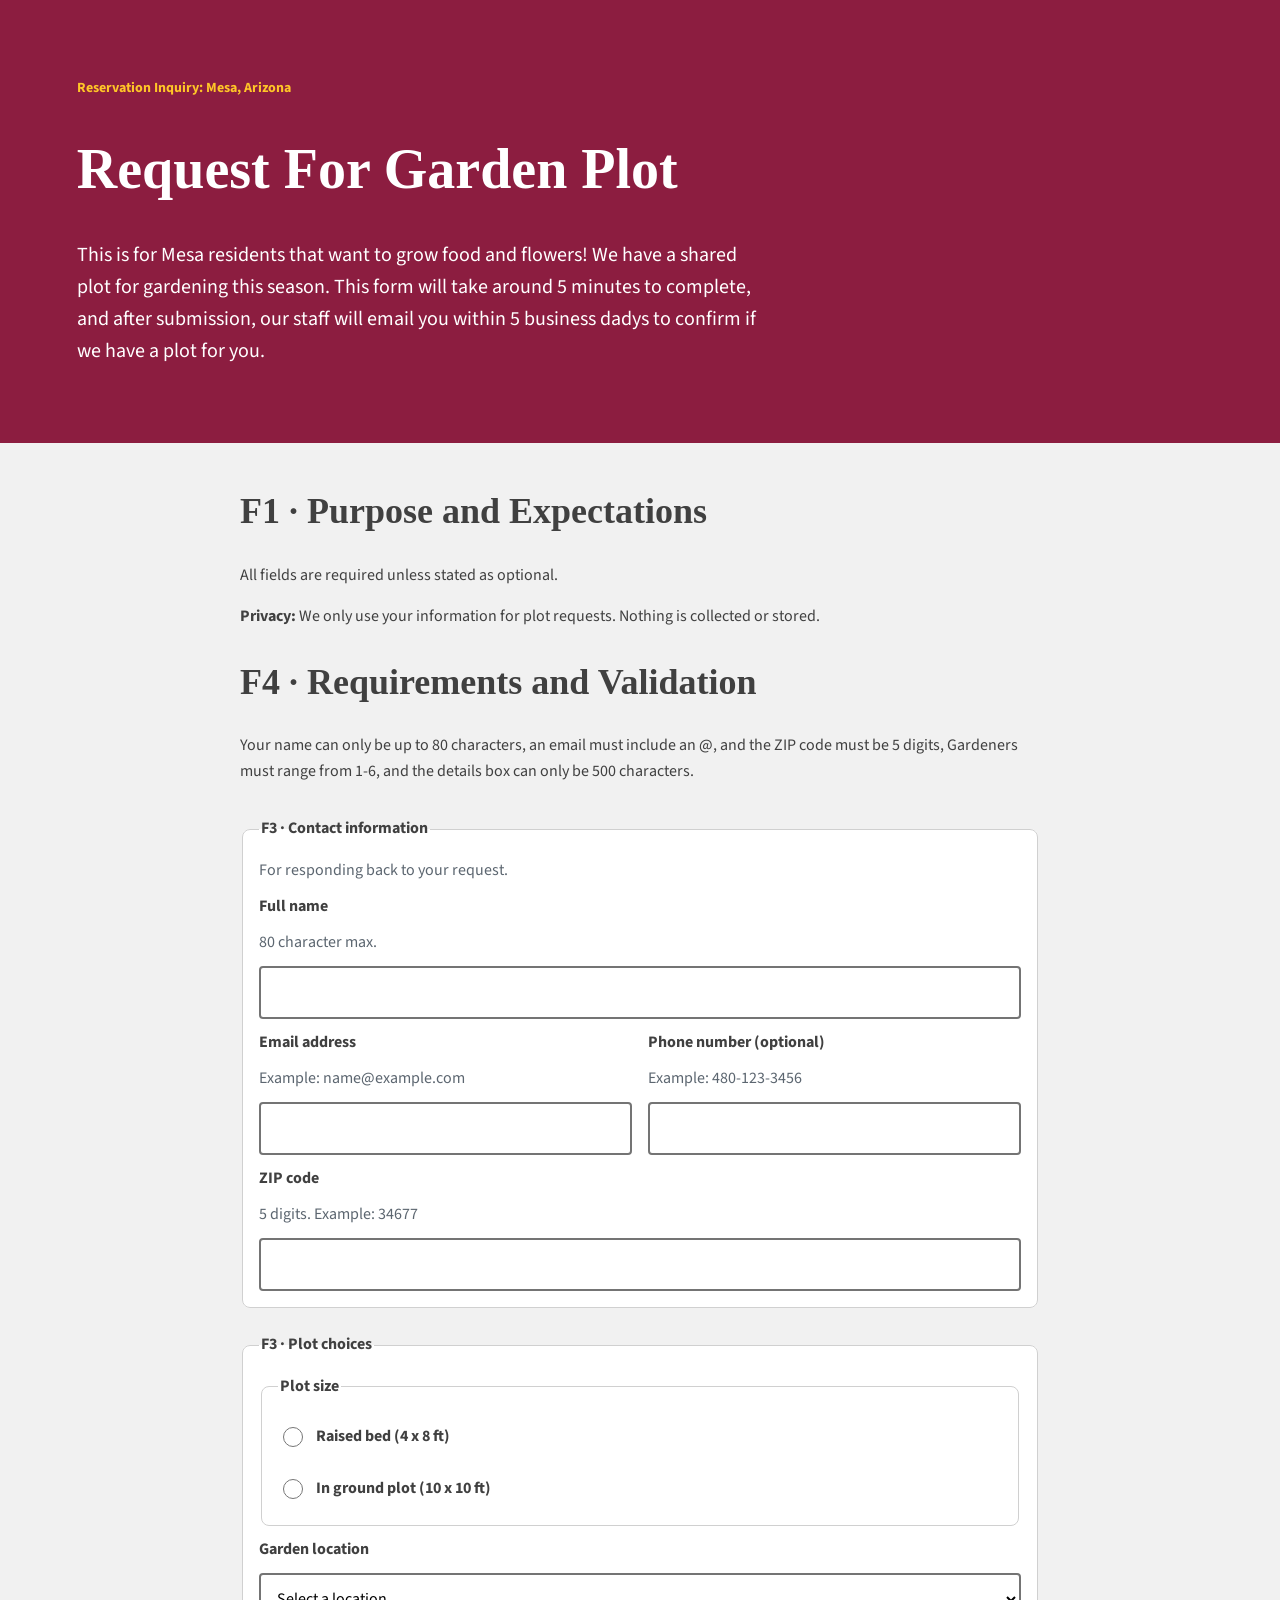
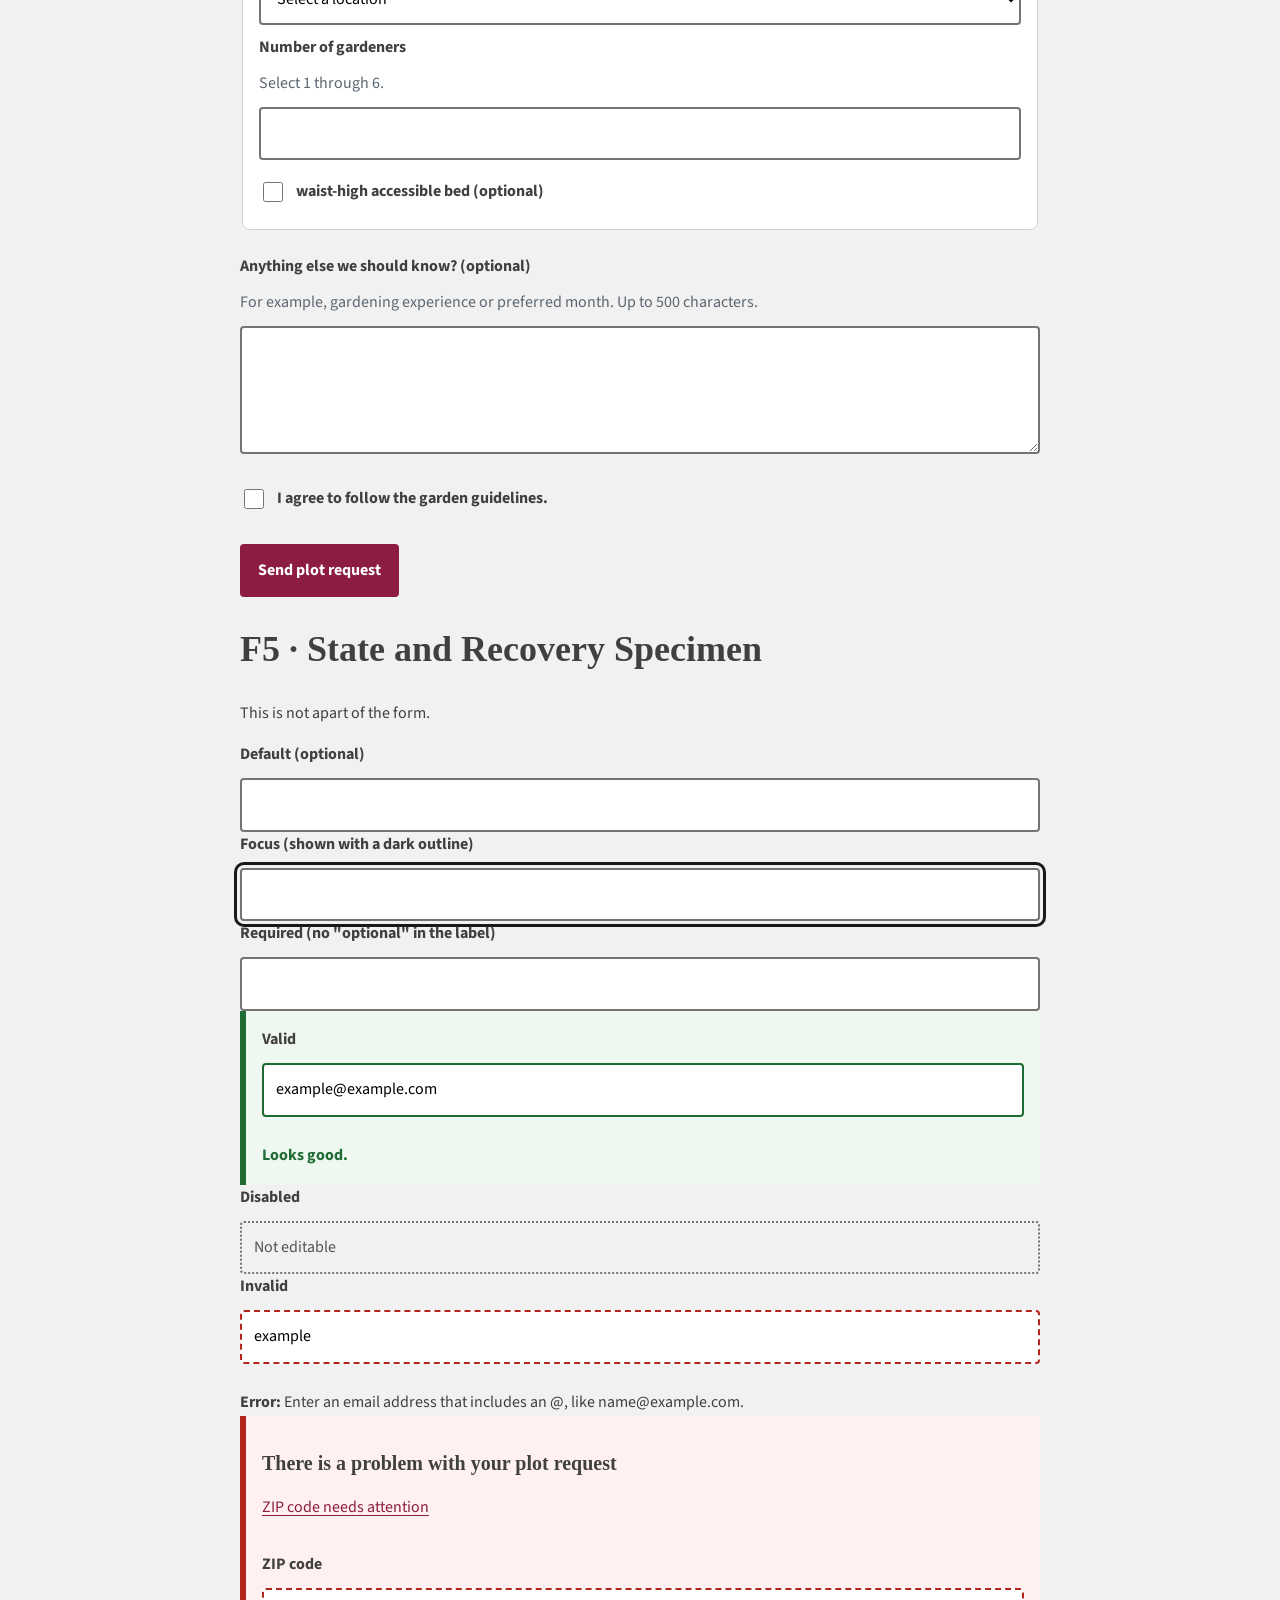
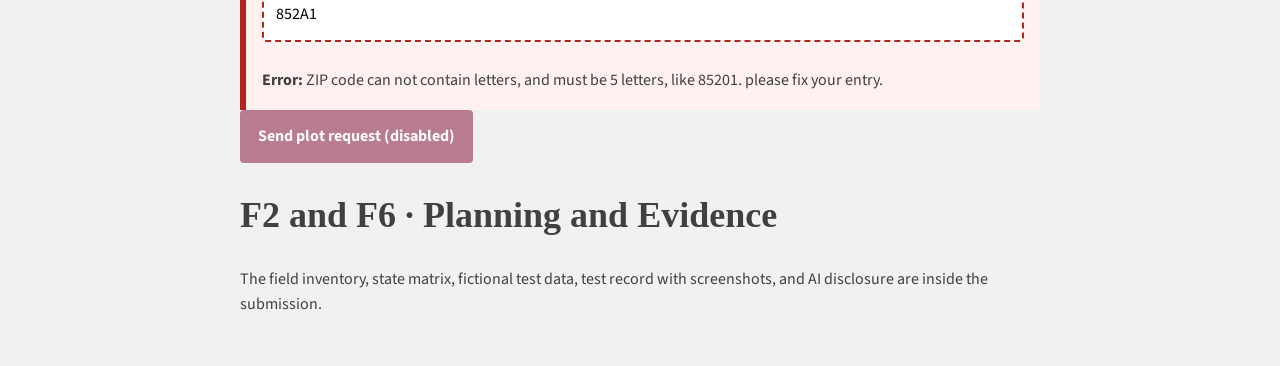
==== commit 1a950fff: "Added F2 and F6 description. The files necessary for this section were added to the submission." ====
--- a/index.html
+++ b/index.html
@@ -121,7 +121,7 @@
                 </section>
                 <section id="documentation">
                     <h2>F2 and F6 · Planning and Evidence</h2>
-                    <p>Link your field inventory, state matrix, fictional test-data list, completed test record, and AI disclosure.</p>
+                    <p>The field inventory, state matrix, fictional test data, test record with screenshots, and AI disclosure are inside the submission.</p>
                 </section>
             </main>
         </body>
